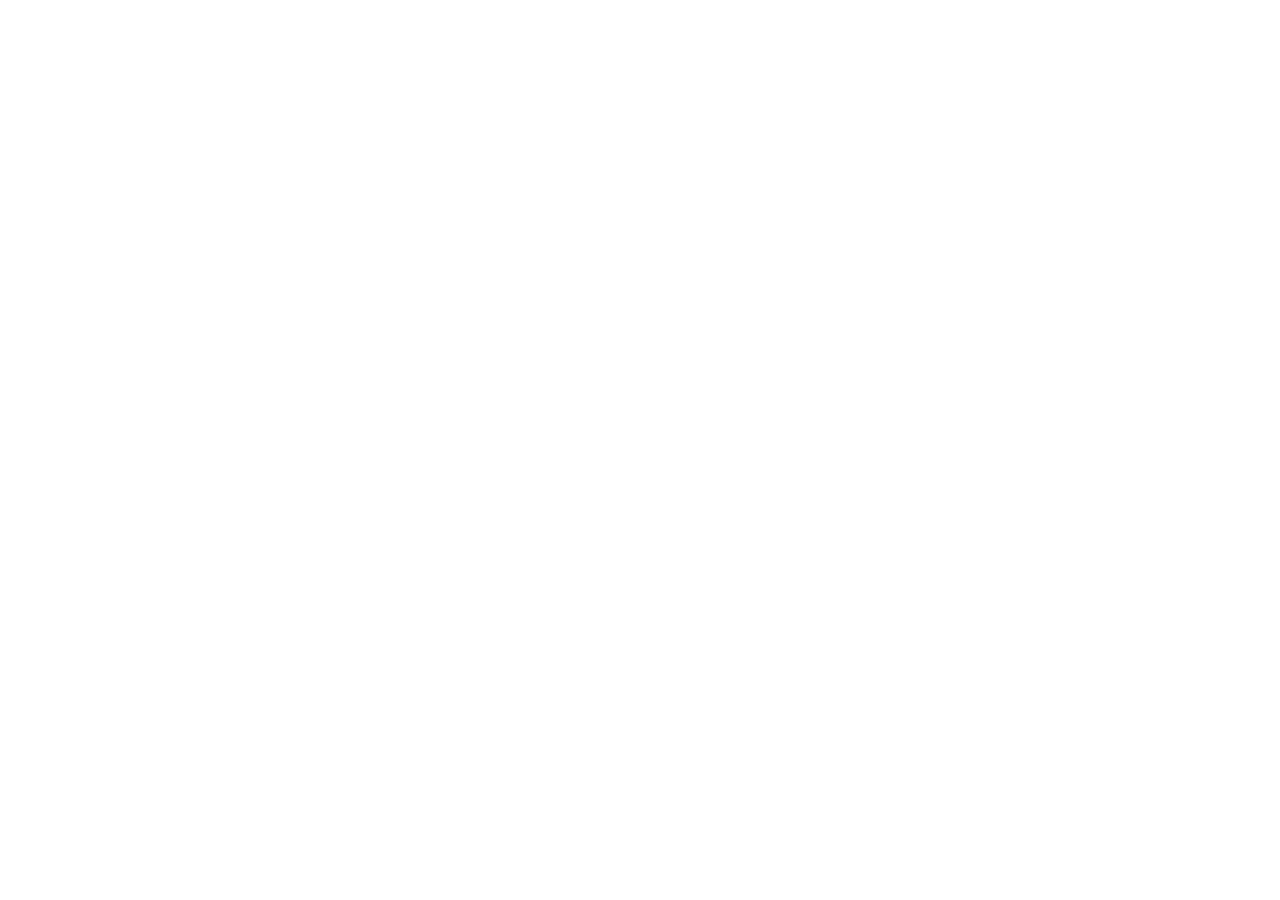
==== mis-notas/index.html @ abee4b03 "Proyecto mis-notas" ====
<!doctype html>
<html lang="es">
  <head>
    <meta charset="UTF-8" />
    <meta name="viewport" content="width=device-width, initial-scale=1.0" />
    <title>Document</title>
  </head>
  <body></body>
</html>
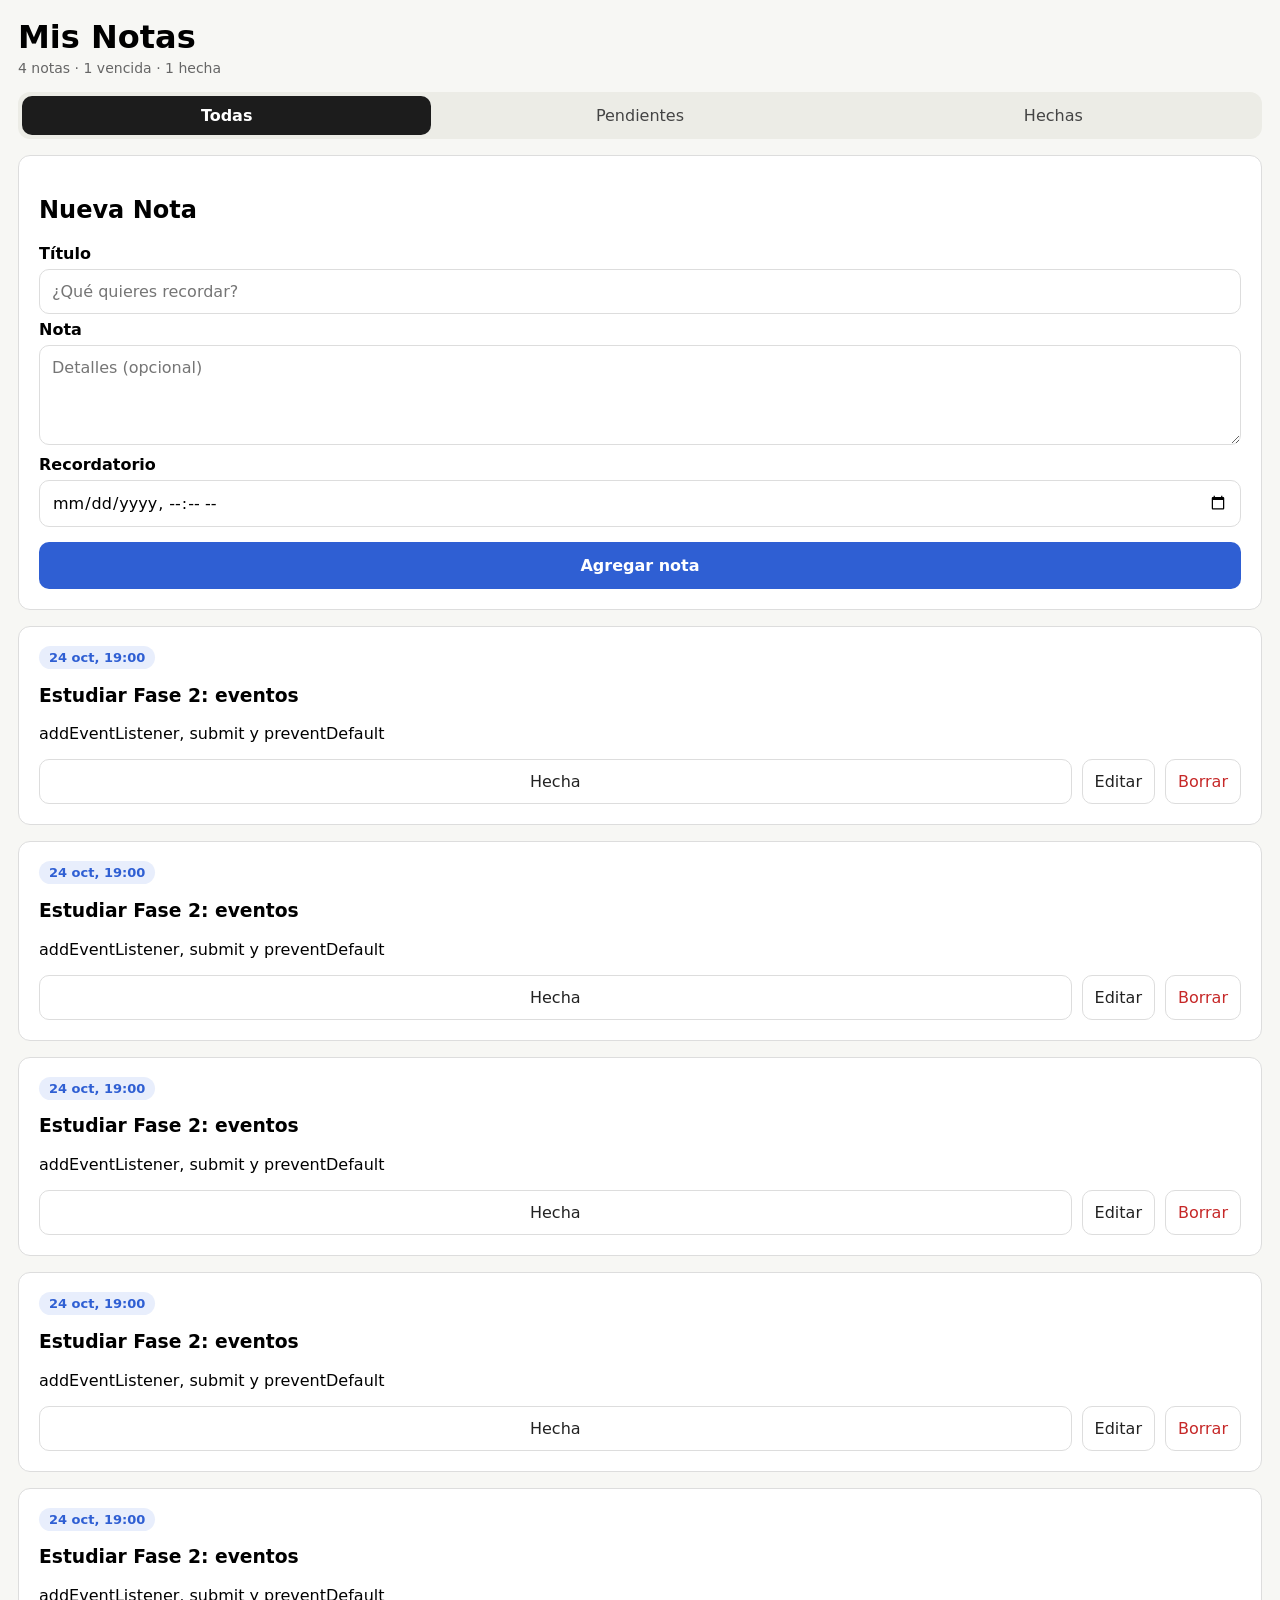
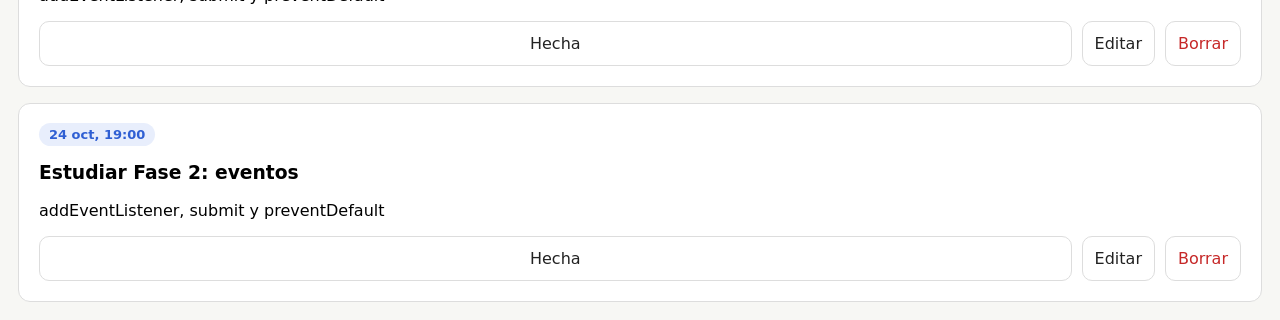
==== commit ff7c2d64: "Maquetación HTML y estilos móviles" ====
--- a/mis-notas/index.html
+++ b/mis-notas/index.html
@@ -3,7 +3,100 @@
   <head>
     <meta charset="UTF-8" />
     <meta name="viewport" content="width=device-width, initial-scale=1.0" />
-    <title>Document</title>
+    <title>Mis notas</title>
+    <link rel="stylesheet" href="styles.css" />
   </head>
-  <body></body>
+  <body>
+    <header>
+      <h1>Mis Notas</h1>
+      <p>4 notas · 1 vencida · 1 hecha</p>
+      <nav>
+        <button class="filtro activo">Todas</button>
+        <button class="filtro">Pendientes</button>
+        <button class="filtro">Hechas</button>
+      </nav>
+    </header>
+    <main>
+      <form class="tarjeta">
+        <h2>Nueva Nota</h2>
+        <label for="titulo">Título</label>
+        <input
+          id="titulo"
+          type="text"
+          placeholder="¿Qué quieres recordar?"
+          required
+        />
+
+        <label for="nota">Nota</label>
+        <textarea id="nota" placeholder="Detalles (opcional)"></textarea>
+
+        <label for="recordatorio">Recordatorio</label>
+        <input id="recordatorio" type="datetime-local" />
+        <button class="boton-notas">Agregar nota</button>
+      </form>
+
+      <section class="lista">
+        <article class="tarjeta">
+          <span class="fecha">24 oct, 19:00</span>
+          <h3>Estudiar Fase 2: eventos</h3>
+          <p>addEventListener, submit y preventDefault</p>
+          <div class="acciones">
+            <button class="boton-hecha">Hecha</button>
+            <button>Editar</button>
+            <button class="boton-borrar">Borrar</button>
+          </div>
+        </article>
+        <article class="tarjeta">
+          <span class="fecha">24 oct, 19:00</span>
+          <h3>Estudiar Fase 2: eventos</h3>
+          <p>addEventListener, submit y preventDefault</p>
+          <div class="acciones">
+            <button class="boton-hecha">Hecha</button>
+            <button>Editar</button>
+            <button class="boton-borrar">Borrar</button>
+          </div>
+        </article>
+        <article class="tarjeta">
+          <span class="fecha">24 oct, 19:00</span>
+          <h3>Estudiar Fase 2: eventos</h3>
+          <p>addEventListener, submit y preventDefault</p>
+          <div class="acciones">
+            <button class="boton-hecha">Hecha</button>
+            <button>Editar</button>
+            <button class="boton-borrar">Borrar</button>
+          </div>
+        </article>
+        <article class="tarjeta">
+          <span class="fecha">24 oct, 19:00</span>
+          <h3>Estudiar Fase 2: eventos</h3>
+          <p>addEventListener, submit y preventDefault</p>
+          <div class="acciones">
+            <button class="boton-hecha">Hecha</button>
+            <button>Editar</button>
+            <button class="boton-borrar">Borrar</button>
+          </div>
+        </article>
+        <article class="tarjeta">
+          <span class="fecha">24 oct, 19:00</span>
+          <h3>Estudiar Fase 2: eventos</h3>
+          <p>addEventListener, submit y preventDefault</p>
+          <div class="acciones">
+            <button class="boton-hecha">Hecha</button>
+            <button>Editar</button>
+            <button class="boton-borrar">Borrar</button>
+          </div>
+        </article>
+        <article class="tarjeta">
+          <span class="fecha">24 oct, 19:00</span>
+          <h3>Estudiar Fase 2: eventos</h3>
+          <p>addEventListener, submit y preventDefault</p>
+          <div class="acciones">
+            <button class="boton-hecha">Hecha</button>
+            <button>Editar</button>
+            <button class="boton-borrar">Borrar</button>
+          </div>
+        </article>
+      </section>
+    </main>
+  </body>
 </html>
--- a/mis-notas/styles.css
+++ b/mis-notas/styles.css
@@ -0,0 +1,175 @@
+/* =========================================================
+   1. BASE: reglas para toda la página
+   ========================================================= */
+
+/* El padding y el borde se cuentan DENTRO del ancho.
+   Así un campo con width: 100% no se sale de su caja. */
+* {
+  box-sizing: border-box;
+}
+
+body {
+  background: #f7f7f4; /* color de fondo de la página */
+  font-family: system-ui, sans-serif;
+  padding: 10px; /* espacio entre el borde de la pantalla y el contenido */
+}
+
+/* =========================================================
+   2. ESTRUCTURA: cómo se acomodan las cajas grandes
+   ========================================================= */
+
+/* grid + gap = espacio entre los hijos (formulario y lista) */
+main {
+  display: grid;
+  gap: 16px;
+}
+
+/* lo mismo, pero entre las tarjetas de la lista */
+.lista {
+  display: grid;
+  gap: 16px;
+}
+
+/* caja blanca: la usan el formulario y cada nota */
+.tarjeta {
+  background: white;
+  border: 1px solid #ddd;
+  border-radius: 12px;
+  padding: 20px;
+}
+
+/* =========================================================
+   3. FORMULARIO
+   ========================================================= */
+
+label {
+  display: block;
+  margin-top: 6px;
+  margin-bottom: 6px;
+  font-weight: bold;
+}
+
+/* reglas que comparten input y textarea (separados por coma) */
+input,
+textarea {
+  width: 100%;
+  padding: 12px;
+  font: inherit;
+  border: 1px solid #ddd;
+  border-radius: 10px;
+}
+
+/* solo lo que es exclusivo del textarea */
+textarea {
+  min-height: 100px;
+  resize: vertical;
+}
+
+.boton-notas {
+  font: inherit;
+  font-weight: bold;
+  background: #2f5fd3;
+  color: white;
+  border: none;
+  border-radius: 10px;
+  padding: 14px;
+  width: 100%;
+  margin-top: 15px;
+  cursor: pointer; /* manita al pasar el mouse */
+}
+
+/* =========================================================
+   4. TARJETA DE NOTA  (TAREA 6: esto lo completas tú)
+   Cambia cada ___ por un valor. Pistas al lado.
+   ========================================================= */
+
+/* La fecha en forma de píldora.
+   En el HTML ponle al span: class="fecha" */
+.fecha {
+  background: #e8eefc;
+  color: #2f5fd3;
+  font-size: 13px;
+  font-weight: bold;
+  padding: 4px 10px;
+  border-radius: 999px;
+}
+
+/* La fila de botones de abajo */
+.acciones {
+  display: flex;
+  gap: 10px;
+}
+
+/* Los tres botones de la tarjeta */
+.acciones button {
+  /* "todos los button que están dentro de .acciones" */
+  font: inherit;
+  background: white;
+  border: 1px solid #ddd;
+  border-radius: 10px;
+  padding: 12px;
+  cursor: pointer;
+  color: #222;
+}
+
+/* El botón "Hecha" ocupa todo el espacio que sobra.
+   En el HTML ponle: class="boton-hecha" */
+.boton-hecha {
+  flex: 1; /* 1 = "toma todo el espacio libre" */
+}
+
+.acciones .boton-borrar {
+  color: #c62828;
+}
+
+/* =========================================================
+   5. ENCABEZADO Y FILTROS  (TAREA 7: completa los ___)
+   Pégalo al FINAL de tu styles.css
+   ========================================================= */
+
+/* Separa el header del resto de la página */
+header {
+  margin-bottom: 16px;
+}
+
+/* El título grande */
+h1 {
+  margin: 0;
+}
+
+/* El resumen "4 notas · 1 vencida · 1 hecha" */
+header p {
+  margin: 4px 0 16px;
+  color: #666;
+  font-size: 14px;
+}
+
+/* La "barra" gris que contiene los 3 botones */
+nav {
+  display: flex;
+  gap: 4px;
+  background: #ecece6;
+  padding: 4px;
+  border-radius: 12px;
+}
+
+/* Cada botón de filtro (sin seleccionar) */
+.filtro {
+  flex: 1;
+  font: inherit;
+  background: none;
+  border: none;
+  border-radius: 10px;
+  padding: 10px;
+  color: #444;
+  cursor: pointer;
+}
+
+/* El filtro seleccionado.
+   Fíjate: .filtro.activo va JUNTO, sin espacio.
+   Significa "un elemento que tiene LAS DOS clases". */
+.filtro.activo {
+  background: #1c1c1c;
+  color: white;
+  font-weight: bold;
+}
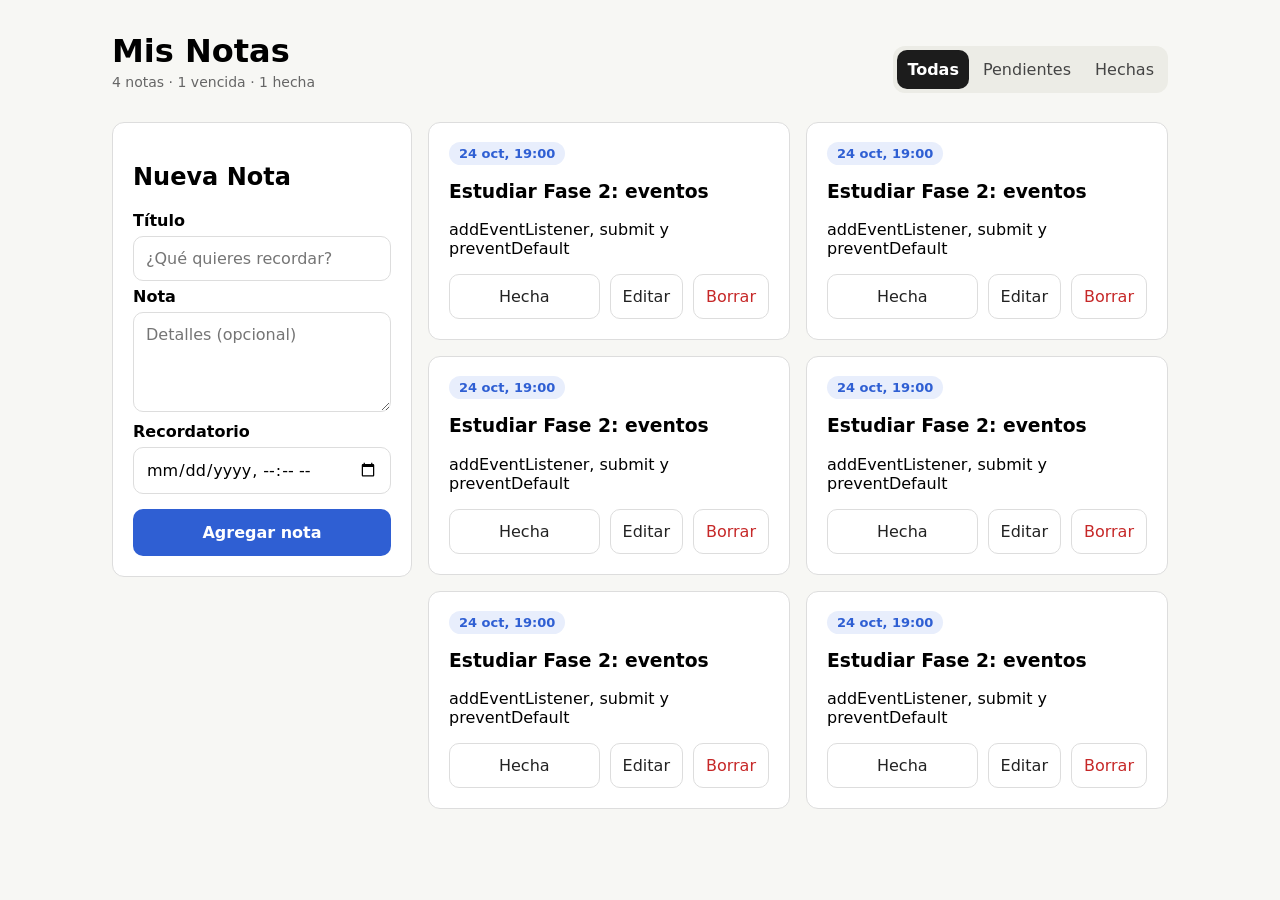
==== commit 9bbe505b: "Diseño de escritorio con media queries" ====
--- a/mis-notas/index.html
+++ b/mis-notas/index.html
@@ -8,8 +8,10 @@
   </head>
   <body>
     <header>
-      <h1>Mis Notas</h1>
-      <p>4 notas · 1 vencida · 1 hecha</p>
+      <div>
+        <h1>Mis Notas</h1>
+        <p>4 notas · 1 vencida · 1 hecha</p>
+      </div>
       <nav>
         <button class="filtro activo">Todas</button>
         <button class="filtro">Pendientes</button>
--- a/mis-notas/styles.css
+++ b/mis-notas/styles.css
@@ -173,3 +173,42 @@
   color: white;
   font-weight: bold;
 }
+
+/* =========================================================
+   6. ESCRITORIO  (TAREA 8: completa los ___)
+   Pégalo al FINAL de tu styles.css
+ 
+   @media = "aplica estas reglas SOLO si se cumple la condición".
+   min-width: 768px = "solo si la pantalla mide 768px o más".
+   En el celular nada de esto se aplica: tu CSS de arriba
+   sigue siendo el diseño móvil. Esto se llama "mobile first".
+   ========================================================= */
+
+@media (min-width: 768px) {
+  /* Centrar todo y que no se estire infinito en pantallas grandes */
+  body {
+    max-width: 1120px;
+    margin: 0 auto;
+    padding: 32px;
+  }
+
+  /* Título a la izquierda, filtros a la derecha.
+     OJO: antes debes envolver el h1 y el p en un div (ver mensaje). */
+  header {
+    display: flex;
+    justify-content: space-between;
+    align-items: center;
+  }
+
+  /* El formulario angosto a la izquierda, la lista a la derecha */
+  main {
+    grid-template-columns: 300px 1fr;
+    align-items: start;
+  }
+
+  /* Las notas en 2 columnas iguales */
+  .lista {
+    grid-template-columns: repeat(2, 1fr); /* prueba repeat(2, 1fr) */
+    align-items: start;
+  }
+}
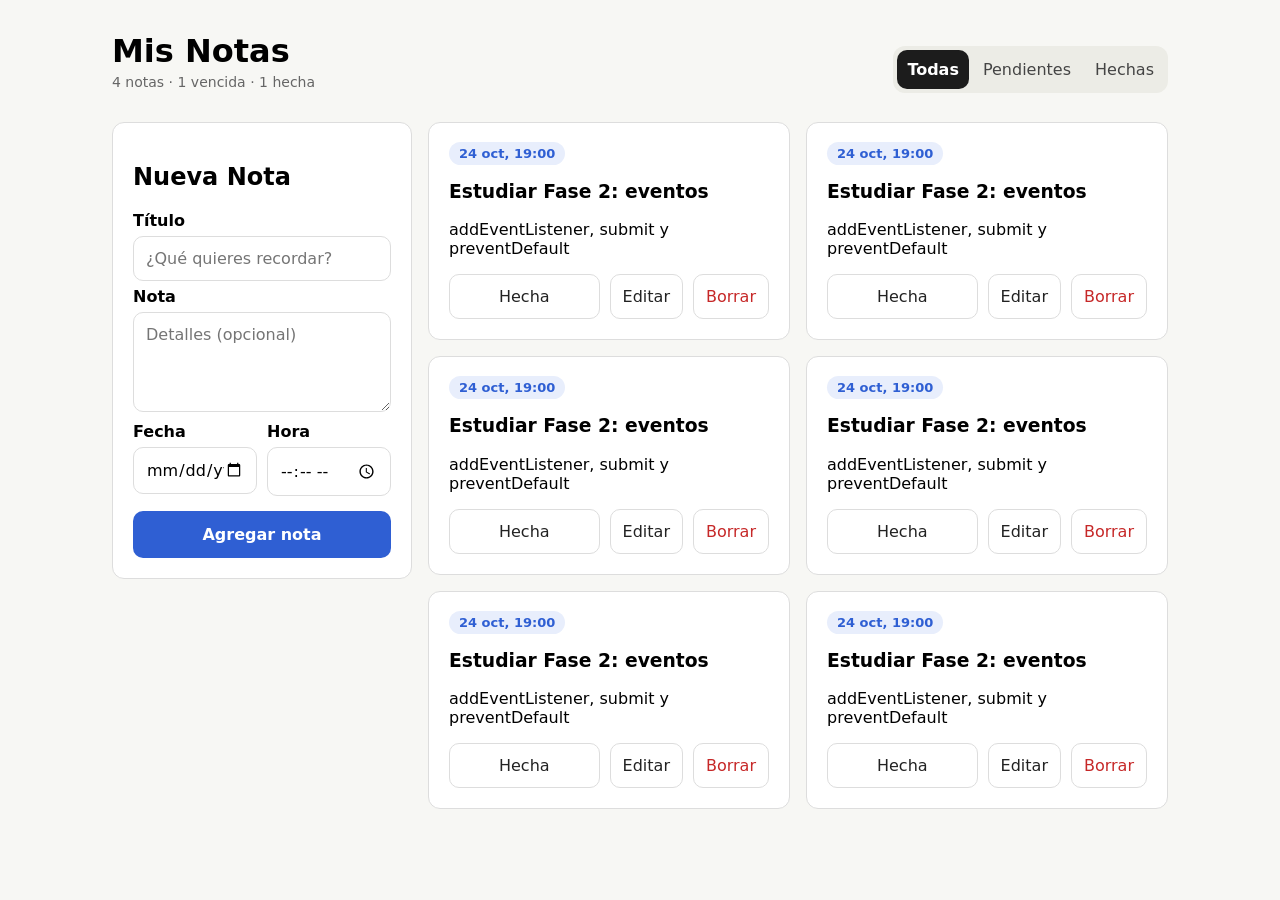
==== commit 5ca258e0: "Manejo del DOM lectura del form" ====
--- a/mis-notas/index.html
+++ b/mis-notas/index.html
@@ -5,6 +5,7 @@
     <meta name="viewport" content="width=device-width, initial-scale=1.0" />
     <title>Mis notas</title>
     <link rel="stylesheet" href="styles.css" />
+    <script src="app.js" defer></script>
   </head>
   <body>
     <header>
@@ -19,7 +20,7 @@
       </nav>
     </header>
     <main>
-      <form class="tarjeta">
+      <form class="tarjeta" id="form-nota">
         <h2>Nueva Nota</h2>
         <label for="titulo">Título</label>
         <input
@@ -32,8 +33,18 @@
         <label for="nota">Nota</label>
         <textarea id="nota" placeholder="Detalles (opcional)"></textarea>
 
-        <label for="recordatorio">Recordatorio</label>
-        <input id="recordatorio" type="datetime-local" />
+        <div class="fila">
+          <div>
+            <label for="fecha">Fecha</label>
+            <input id="fecha" type="date" />
+          </div>
+
+          <div>
+            <label for="hora">Hora</label>
+            <input id="hora" type="time" />
+          </div>
+        </div>
+
         <button class="boton-notas">Agregar nota</button>
       </form>
 
--- a/mis-notas/styles.css
+++ b/mis-notas/styles.css
@@ -2,8 +2,6 @@
    1. BASE: reglas para toda la página
    ========================================================= */
 
-/* El padding y el borde se cuentan DENTRO del ancho.
-   Así un campo con width: 100% no se sale de su caja. */
 * {
   box-sizing: border-box;
 }
@@ -18,19 +16,16 @@
    2. ESTRUCTURA: cómo se acomodan las cajas grandes
    ========================================================= */
 
-/* grid + gap = espacio entre los hijos (formulario y lista) */
 main {
   display: grid;
   gap: 16px;
 }
 
-/* lo mismo, pero entre las tarjetas de la lista */
 .lista {
   display: grid;
   gap: 16px;
 }
 
-/* caja blanca: la usan el formulario y cada nota */
 .tarjeta {
   background: white;
   border: 1px solid #ddd;
@@ -49,7 +44,6 @@
   font-weight: bold;
 }
 
-/* reglas que comparten input y textarea (separados por coma) */
 input,
 textarea {
   width: 100%;
@@ -59,7 +53,6 @@
   border-radius: 10px;
 }
 
-/* solo lo que es exclusivo del textarea */
 textarea {
   min-height: 100px;
   resize: vertical;
@@ -75,7 +68,13 @@
   padding: 14px;
   width: 100%;
   margin-top: 15px;
-  cursor: pointer; /* manita al pasar el mouse */
+  cursor: pointer;
+}
+
+.fila {
+  display: grid;
+  grid-template-columns: minmax(0, 1fr) minmax(0, 1fr);
+  gap: 10px;
 }
 
 /* =========================================================
@@ -83,8 +82,6 @@
    Cambia cada ___ por un valor. Pistas al lado.
    ========================================================= */
 
-/* La fecha en forma de píldora.
-   En el HTML ponle al span: class="fecha" */
 .fecha {
   background: #e8eefc;
   color: #2f5fd3;
@@ -94,15 +91,12 @@
   border-radius: 999px;
 }
 
-/* La fila de botones de abajo */
 .acciones {
   display: flex;
   gap: 10px;
 }
 
-/* Los tres botones de la tarjeta */
 .acciones button {
-  /* "todos los button que están dentro de .acciones" */
   font: inherit;
   background: white;
   border: 1px solid #ddd;
@@ -112,10 +106,8 @@
   color: #222;
 }
 
-/* El botón "Hecha" ocupa todo el espacio que sobra.
-   En el HTML ponle: class="boton-hecha" */
 .boton-hecha {
-  flex: 1; /* 1 = "toma todo el espacio libre" */
+  flex: 1;
 }
 
 .acciones .boton-borrar {
@@ -127,24 +119,20 @@
    Pégalo al FINAL de tu styles.css
    ========================================================= */
 
-/* Separa el header del resto de la página */
 header {
   margin-bottom: 16px;
 }
 
-/* El título grande */
 h1 {
   margin: 0;
 }
 
-/* El resumen "4 notas · 1 vencida · 1 hecha" */
 header p {
   margin: 4px 0 16px;
   color: #666;
   font-size: 14px;
 }
 
-/* La "barra" gris que contiene los 3 botones */
 nav {
   display: flex;
   gap: 4px;
@@ -153,7 +141,6 @@
   border-radius: 12px;
 }
 
-/* Cada botón de filtro (sin seleccionar) */
 .filtro {
   flex: 1;
   font: inherit;
@@ -165,9 +152,6 @@
   cursor: pointer;
 }
 
-/* El filtro seleccionado.
-   Fíjate: .filtro.activo va JUNTO, sin espacio.
-   Significa "un elemento que tiene LAS DOS clases". */
 .filtro.activo {
   background: #1c1c1c;
   color: white;
@@ -185,30 +169,25 @@
    ========================================================= */
 
 @media (min-width: 768px) {
-  /* Centrar todo y que no se estire infinito en pantallas grandes */
   body {
     max-width: 1120px;
     margin: 0 auto;
     padding: 32px;
   }
 
-  /* Título a la izquierda, filtros a la derecha.
-     OJO: antes debes envolver el h1 y el p en un div (ver mensaje). */
   header {
     display: flex;
     justify-content: space-between;
     align-items: center;
   }
 
-  /* El formulario angosto a la izquierda, la lista a la derecha */
   main {
     grid-template-columns: 300px 1fr;
     align-items: start;
   }
 
-  /* Las notas en 2 columnas iguales */
   .lista {
-    grid-template-columns: repeat(2, 1fr); /* prueba repeat(2, 1fr) */
+    grid-template-columns: repeat(2, 1fr);
     align-items: start;
   }
 }
